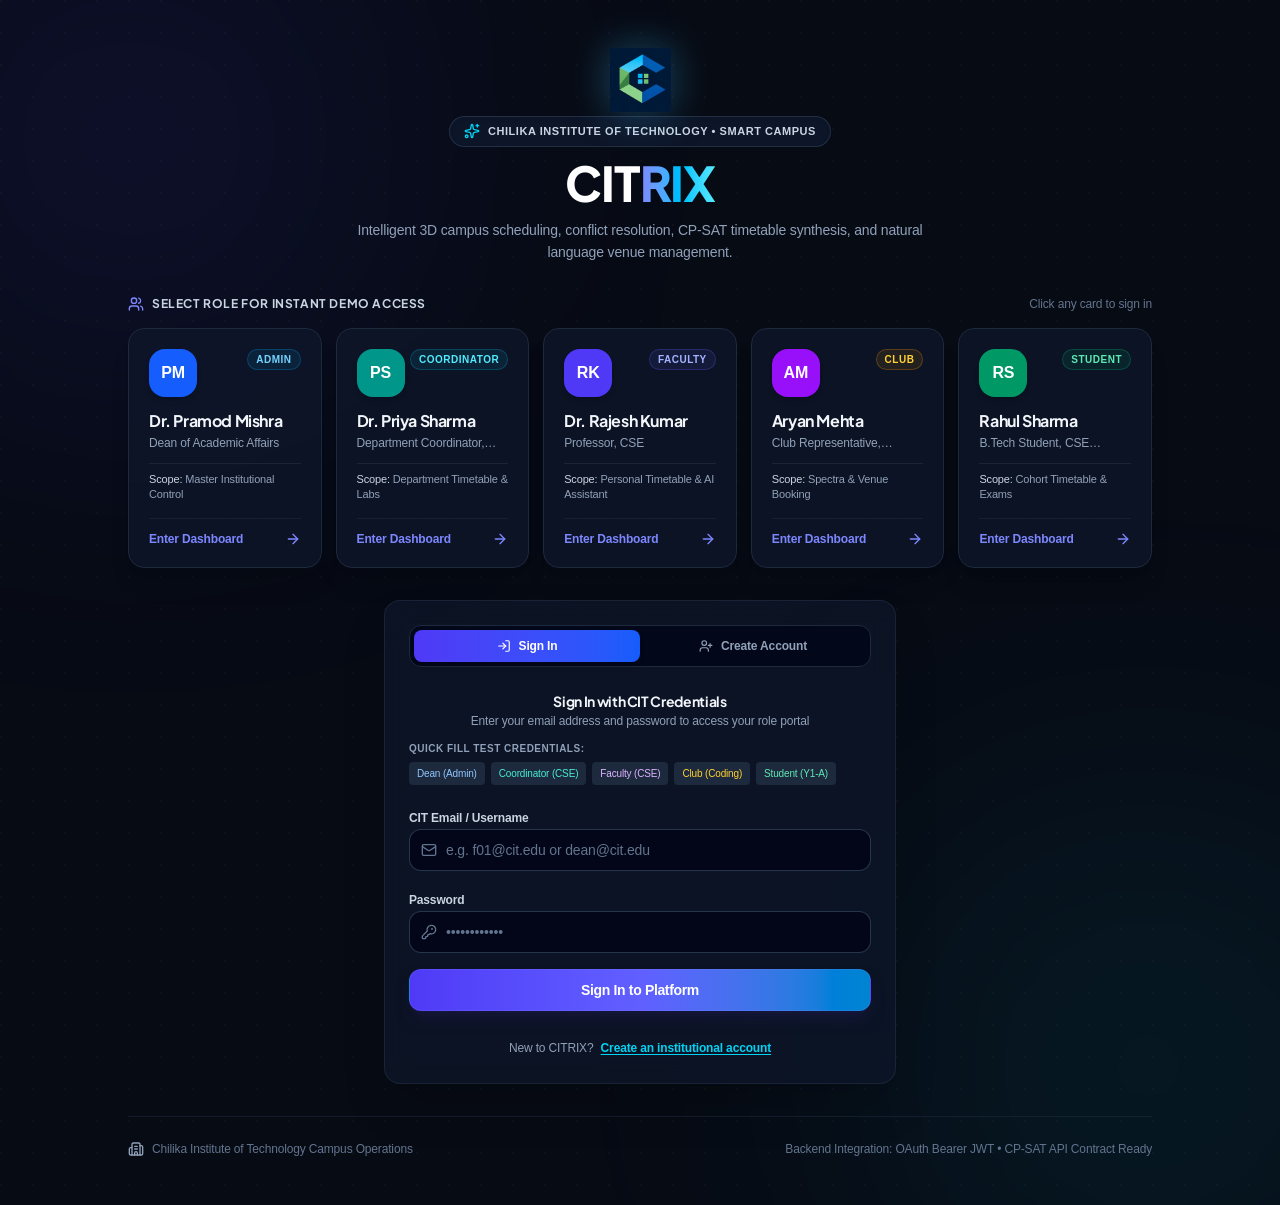
==== workspace.html @ a2a0de53 "Merge tech-zephyr4 React frontend with landing page and enable SPA routing" ====
<!doctype html>
<html lang="en" class="dark">
  <head>
    <meta charset="UTF-8" />
    <link rel="icon" type="image/png" href="/favicon.png" />
    <link rel="alternate icon" href="/favicon.ico" />
    <link rel="apple-touch-icon" href="/favicon.png" />
    <meta name="viewport" content="width=device-width, initial-scale=1.0" />
    <meta name="theme-color" content="#070B14" />
    <meta name="description" content="CITRIX — Intelligent Campus Scheduling & Venue Management for Chilika Institute of Technology. 3D Campus, CP-SAT Solver & Natural Language Booking." />
    <link rel="preconnect" href="https://fonts.googleapis.com">
    <link rel="preconnect" href="https://fonts.gstatic.com" crossorigin>
    <link href="https://fonts.googleapis.com/css2?family=Plus+Jakarta+Sans:wght@400;500;600;700;800&family=Inter:wght@300;400;500;600;700&family=JetBrains+Mono:wght@400;500;600;700&display=swap" rel="stylesheet">
    <title>CITRIX — Intelligent Campus Scheduling &amp; Venue Management | CIT</title>
    <script type="module" crossorigin src="/assets/index-BEJYvJJJ.js"></script>
    <link rel="modulepreload" crossorigin href="/assets/rolldown-runtime-XKyaHtl9.js">
    <link rel="modulepreload" crossorigin href="/assets/jsx-runtime-BZSvkxQn.js">
    <link rel="modulepreload" crossorigin href="/assets/vanilla-DZJGj1NY.js">
    <link rel="modulepreload" crossorigin href="/assets/react-B7MtRAX8.js">
    <link rel="modulepreload" crossorigin href="/assets/common-BCPYPMqV.js">
    <link rel="stylesheet" crossorigin href="/assets/index-CugFbzAp.css">
  </head>
  <body class="bg-[#070B14] text-slate-100 antialiased overflow-x-hidden selection:bg-indigo-600 selection:text-white font-sans">
    <div id="root"></div>
  </body>
</html>
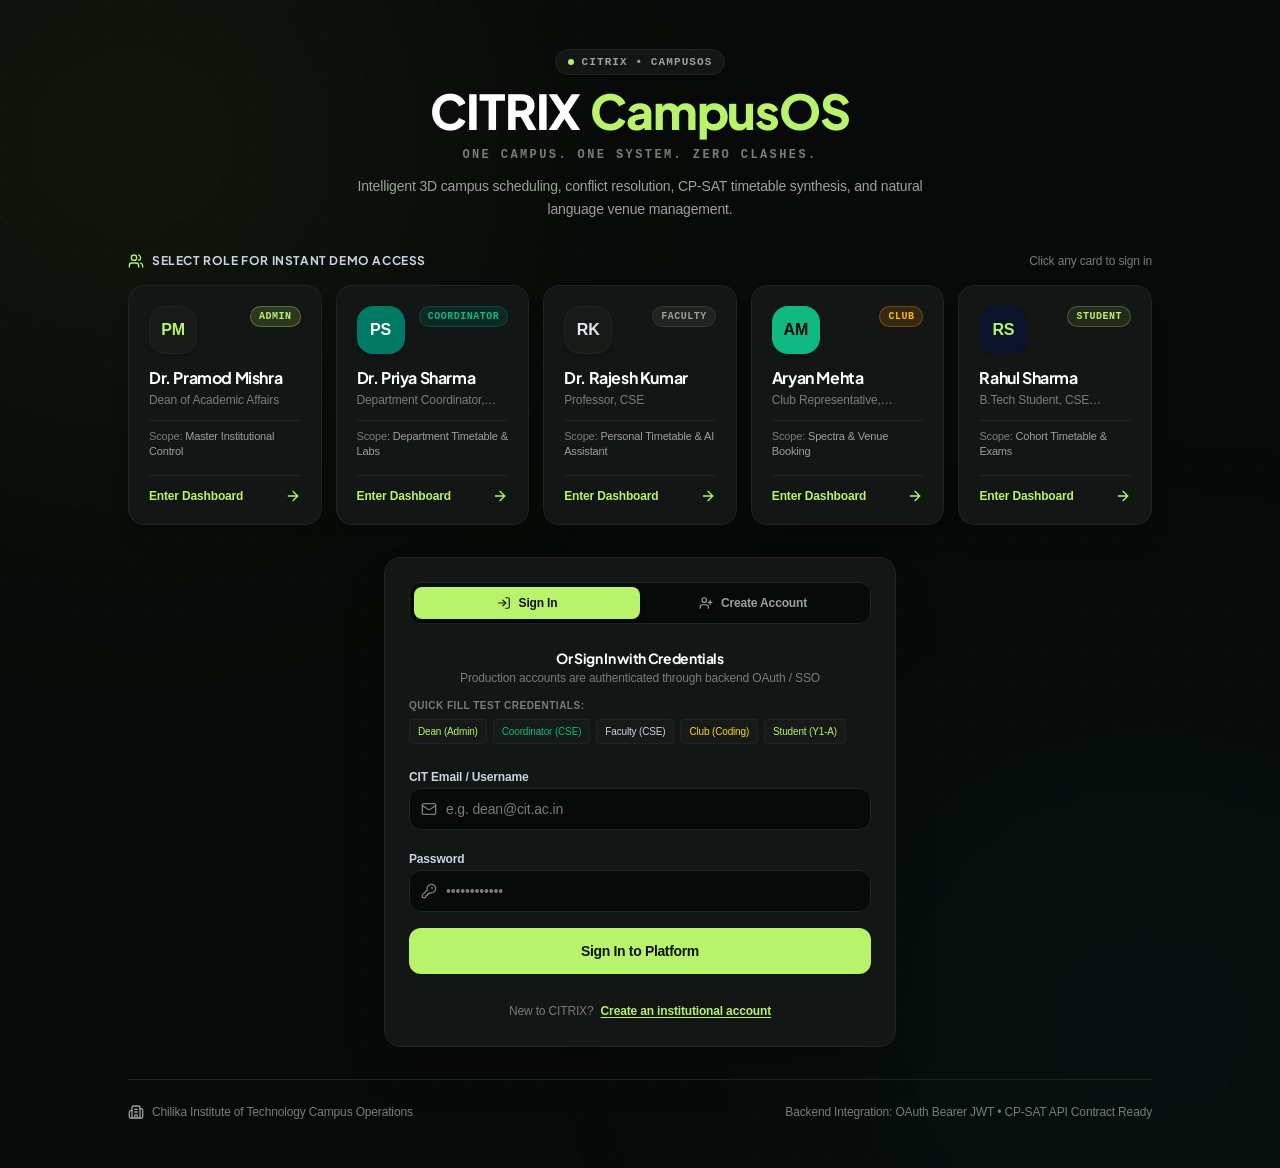
==== commit 79c6a5ed: "Update frontend and UI color theme to match CITRIX palette" ====
--- a/workspace.html
+++ b/workspace.html
@@ -6,21 +6,21 @@
     <link rel="alternate icon" href="/favicon.ico" />
     <link rel="apple-touch-icon" href="/favicon.png" />
     <meta name="viewport" content="width=device-width, initial-scale=1.0" />
-    <meta name="theme-color" content="#070B14" />
+    <meta name="theme-color" content="#080A09" />
     <meta name="description" content="CITRIX — Intelligent Campus Scheduling & Venue Management for Chilika Institute of Technology. 3D Campus, CP-SAT Solver & Natural Language Booking." />
     <link rel="preconnect" href="https://fonts.googleapis.com">
     <link rel="preconnect" href="https://fonts.gstatic.com" crossorigin>
     <link href="https://fonts.googleapis.com/css2?family=Plus+Jakarta+Sans:wght@400;500;600;700;800&family=Inter:wght@300;400;500;600;700&family=JetBrains+Mono:wght@400;500;600;700&display=swap" rel="stylesheet">
     <title>CITRIX — Intelligent Campus Scheduling &amp; Venue Management | CIT</title>
-    <script type="module" crossorigin src="/assets/index-BEJYvJJJ.js"></script>
+    <script type="module" crossorigin src="/assets/index-DpZER5YA.js"></script>
     <link rel="modulepreload" crossorigin href="/assets/rolldown-runtime-XKyaHtl9.js">
     <link rel="modulepreload" crossorigin href="/assets/jsx-runtime-BZSvkxQn.js">
     <link rel="modulepreload" crossorigin href="/assets/vanilla-DZJGj1NY.js">
     <link rel="modulepreload" crossorigin href="/assets/react-B7MtRAX8.js">
-    <link rel="modulepreload" crossorigin href="/assets/common-BCPYPMqV.js">
-    <link rel="stylesheet" crossorigin href="/assets/index-CugFbzAp.css">
+    <link rel="modulepreload" crossorigin href="/assets/common-B8tCyd_I.js">
+    <link rel="stylesheet" crossorigin href="/assets/index-BC0JsWSo.css">
   </head>
-  <body class="bg-[#070B14] text-slate-100 antialiased overflow-x-hidden selection:bg-indigo-600 selection:text-white font-sans">
+  <body class="bg-[#080A09] text-slate-100 antialiased overflow-x-hidden selection:bg-[#B8F36B] selection:text-[#101110] font-sans">
     <div id="root"></div>
   </body>
 </html>
